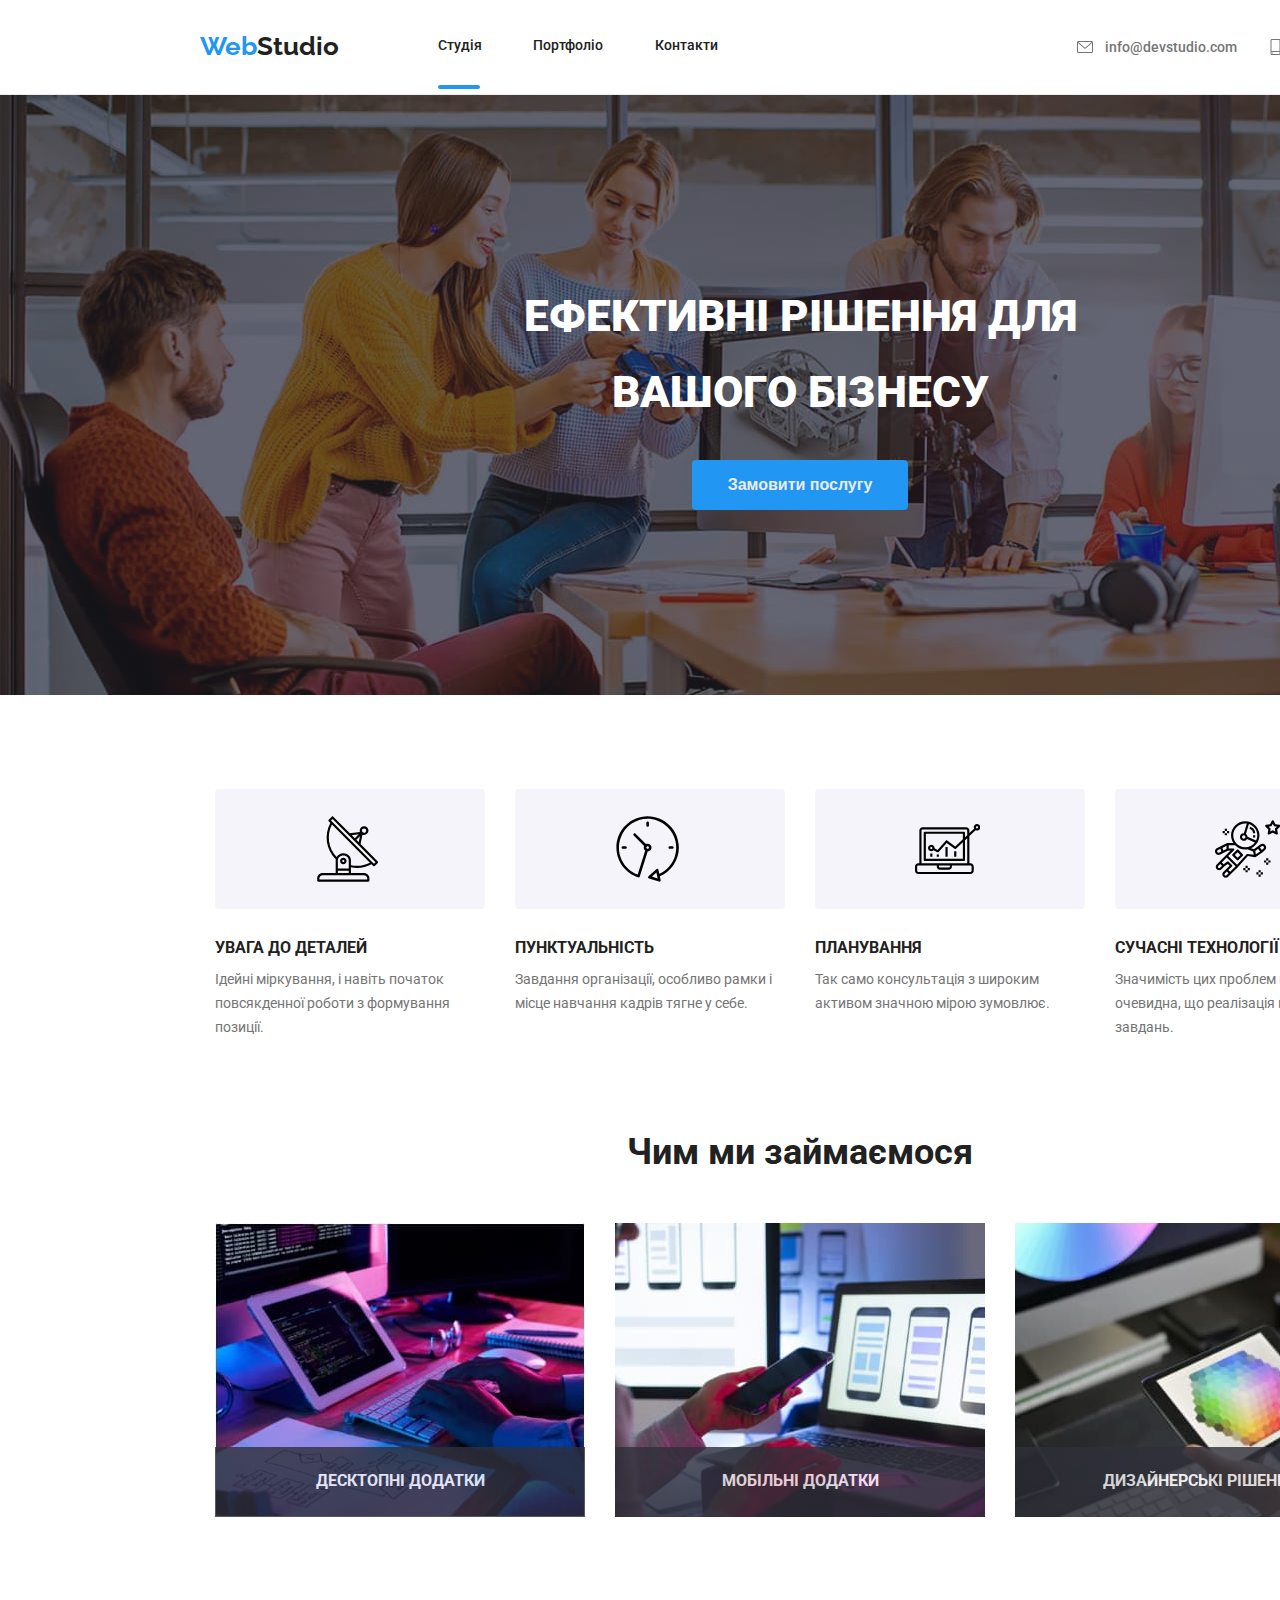
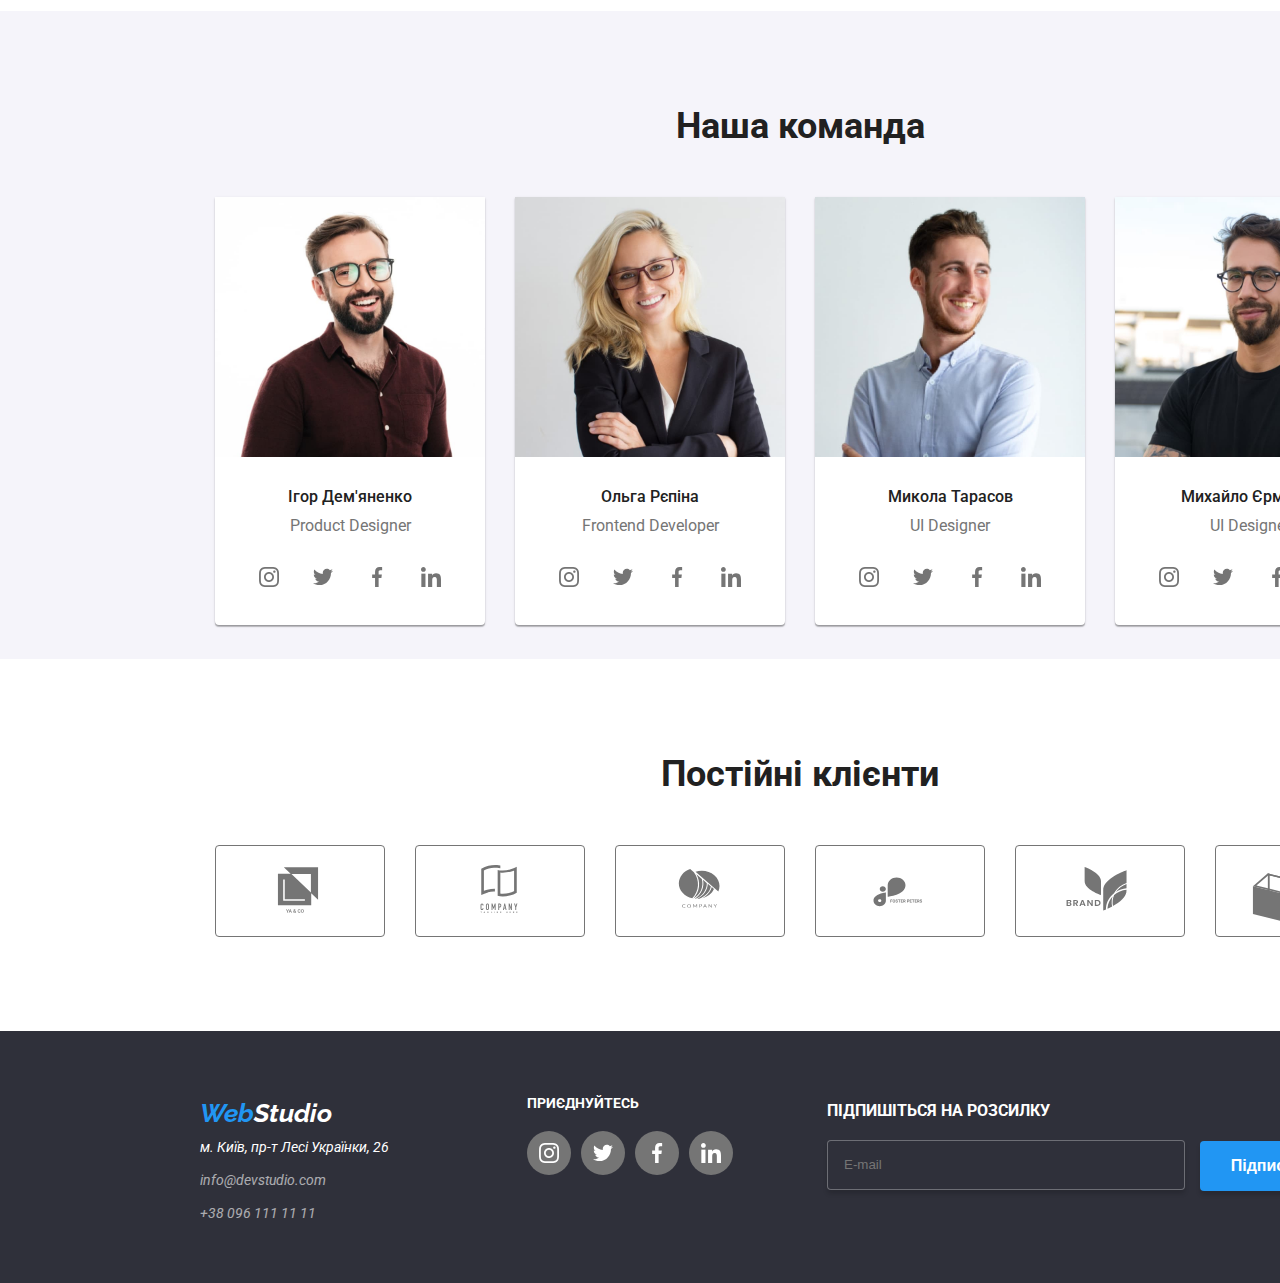
==== index.html @ 54afa874 "hjlkh" ====
<!DOCTYPE html>
<html lang="ua">
  <head>
    <meta charset="UTF-8" />
    <meta name="viewport" content="width=device-width, initial-scale=1.0" />
    <title>Наша студія MoGo</title>
    <link rel="preconnect" href="https://fonts.googleapis.com" />
    <link rel="preconnect" href="https://fonts.gstatic.com" crossorigin />
    <link
      href="https://fonts.googleapis.com/css2?family=Raleway:ital,wght@0,100..900;1,100..900&family=Roboto&display=swap"
      rel="stylesheet"
    />
    <link rel="stylesheet" href="./css/style.css" />
    <link rel="stylesheet" href="./css/normalize.css" />
  </head>
  <body>
    <header class="header">
      <div class="container header-flex">
        <h2 class="visually-hidden"></h2>
        <a class="header-logo" href="./index.html"
          ><p lang="en">
            <span class="logo-start">Web</span
            ><span class="logo-end">Studio</span>
          </p></a
        >
        <nav class="header-nav">
          <ul class="header-list">
            <li class="header-item">
              <a class="header-link header-hover-item header-first-link" href="./index.html">Студія</a>
            </li>
            <li class="header-item">
              <a class="header-link header-hover-item" href="./portfolio.html">Портфоліо</a>
            </li>
            <li class="header-item">
              <a class="header-link header-hover-item" href="#">Контакти</a>
            </li>
          </ul>
        </nav>
        <ul class="header-contact">
          <li class="header-contact-item">
            <svg class="header-contact-email-img header-contact-img" width="20px" height="16px">
              <use href="./img/sprite.svg#envelope"></use>
            </svg>
            <a class="header-contact-mail header-contact-link header-hover-item" href="mailto:info@devstudio.com"
              >info@devstudio.com</a
            >
          </li>
          <li class="header-contact-item">
            <svg class="header-contact-smartphone-img header-contact-img" width="17px" height="16px">
              <use href="./img/sprite.svg#smartphone"></use>
            </svg>
            <a class="header-contact-number header-contact-link header-hover-item" href="tel:+380961111111"
              >+38 096 111 11 11</a
            >
          </li>
        </ul>
      </div>
    </header>
    <main class="main">
      <section class="hero">
        <div class="container hero-flex">
          <h1 class="hero-title">ЕФЕКТИВНІ РІШЕННЯ ДЛЯ ВАШОГО БІЗНЕСУ</h1>
          <button class="hero-button btn-open" type="button" data-modal-open>Замовити послугу</button>
        </div>
      </section>
      <section class="information">
        <div class="container information-flex">
          <h2 class="visually-hidden"></h2>
          <ul class="information-list">
            <li class="information-item">
              <div class="information-img-background">
                <svg class="information-img">
                  <use href="./img/sprite.svg#antenna"></use>
                </svg>
              </div>
              <h3 class="information-name">УВАГА ДО ДЕТАЛЕЙ</h3>
              <p class="information-main">
                Ідейні міркування, і навіть початок повсякденної роботи з
                формування позиції.
              </p>
            </li>
            <li class="information-item">
              <div class="information-img-background">
                <svg class="information-img">
                  <use href="./img/sprite.svg#clock"></use>
                </svg>
              </div>
              <h3 class="information-name">ПУНКТУАЛЬНІСТЬ</h3>
              <p class="information-main">
                Завдання організації, особливо рамки і місце навчання кадрів
                тягне у себе.
              </p>
            </li>
            <li class="information-item">
              <div class="information-img-background">
                <svg class="information-img">
                  <use href="./img/sprite.svg#diagram"></use>
                </svg>
              </div>
              <h3 class="information-name">ПЛАНУВАННЯ</h3>
              <p class="information-main">
                Так само консультація з широким активом значною мірою зумовлює.
              </p>
            </li>
            <li class="information-item">
              <div class="information-img-background">
                <svg class="information-img">
                  <use href="./img/sprite.svg#astronaut"></use>
                </svg>
              </div>
              <h3 class="information-name">СУЧАСНІ ТЕХНОЛОГІЇ</h3>
              <p class="information-main">
                Значимість цих проблем настільки очевидна, що реалізація
                планових завдань.
              </p>
            </li>
          </ul>
        </div>
      </section>
      <section class="work">
        <div class="container work-flex">
          <h2 class="work-name">Чим ми займаємося</h2>
          <ul class="work-list">
            <li class="work-item">
              <div class="work-img-div">
                <img
                class="work-img"
                src="./img/programming.jpg"
                alt="Програмування"
                width="370"
                height="294"
                />
                <h3 class="work-img-h3">
                  ДЕСКТОПНІ ДОДАТКИ
                </h3>
            </img>
            </li>
            <li class="work-item">
              <div class="work-img-div">
                <img
                class="work-img"
                src="./img/creatings-saits.jpg"
                alt="Створення сайтів"
                width="370"
                height="294"
                />
                <h3 class="work-img-h3">
                  МОБІЛЬНІ ДОДАТКИ
                </h3>
              </div>
              </img>
            </li>
            <li class="work-item">
              <div class="work-img-div">
                <img
                class="work-img"
                src="./img/desing.jpg"
                alt="Створення дизайну"
                width="370"
                height="294"
                />
                <h3 class="work-img-h3">
                  ДИЗАЙНЕРСЬКІ РІШЕННЯ
                </h3>
              </div>
              </img>
            </li>
          </ul>
        </div>
      </section>
      <section class="team">
        <div class="container team-flex">
          <h2 class="team-name">Наша команда</h2>
          <ul class="team-list">
            <li class="team-item">
              <figure class="team-figure">
                <img
                  class="team-img"
                  src="./img/product-designer.jpg  "
                  alt="Ігор Дем'яненко Product Designer"
                  width="270"
                  height="260"
                />
                <figcaption class="team-caption">
                  Ігор Дем'яненко
                  <p class="team-job" lang="en">Product Designer</p>
                </figcaption>
              </figure>
              <ul class="team-social-media-list">
                <li class="team-social-media-item">
                  <a class="information-social-media-link" href="https://www.instagram.com" target="_blank" rel="noopener noreferrer">
                    <svg class="team-social-media-svg">
                      <use href="./img/sprite.svg#instagram" class="team-social-media-link"></use>
                    </svg>
                  </a>
                </li>
                <li class="team-social-media-item">
                  <a class="information-social-media-link" href="https://x.com/?lang=ru" target="_blank" rel="noopener noreferrer">
                    <svg class="team-social-media-svg">
                      <use href="./img/sprite.svg#twitter" class="team-social-media-use"></use>
                    </svg>
                  </a>
                </li>
                <li class="team-social-media-item">
                  <a class="information-social-media-link" href="https://uk-ua.facebook.com" target="_blank" rel="noopener noreferrer">
                    <svg class="team-social-media-svg">
                      <use href="./img/sprite.svg#facebook" class="team-social-media-use"></use>
                    </svg>
                  </a>
                </li>
                <li class="team-social-media-item">
                  <a class="information-social-media-link" href="https://ua.linkedin.com" target="_blank" rel="noopener noreferrer">
                    <svg class="team-social-media-svg">
                      <use href="./img/sprite.svg#linkedin" class="team-social-media-use"></use>
                    </svg>
                  </a>
                </li>
              </ul>
            </li>
            <li class="team-item">
              <figure class="team-figure">
                <img
                  class="team-img"
                  src="./img/frontend-developer.jpg"
                  alt="Ольга Рєпіна Frontend Developer"
                  width="270"
                  height="260"
                />
                <figcaption class="team-caption">
                  Ольга Рєпіна
                  <p class="team-job" lang="en">Frontend Developer</p>
                </figcaption>
              </figure>
              <ul class="team-social-media-list">
                <li class="team-social-media-item">
                  <a class="information-social-media-link" href="https://www.instagram.com" target="_blank" rel="noopener noreferrer">
                    <svg class="team-social-media-svg">
                      <use href="./img/sprite.svg#instagram" class="team-social-media-link"></use>
                    </svg>
                  </a>
                </li>
                <li class="team-social-media-item">
                  <a class="information-social-media-link" href="https://x.com/?lang=ru" target="_blank" rel="noopener noreferrer">
                    <svg class="team-social-media-svg">
                      <use href="./img/sprite.svg#twitter" class="team-social-media-use"></use>
                    </svg>
                  </a>
                </li class="team-social-media-item">
                <li class="team-social-media-item">
                  <a class="information-social-media-link" href="https://uk-ua.facebook.com" target="_blank" rel="noopener noreferrer">
                    <svg class="team-social-media-svg">
                      <use href="./img/sprite.svg#facebook" class="team-social-media-use"></use>
                    </svg>
                  </a>
                </li>
                <li class="team-social-media-item">
                  <a class="information-social-media-link" href="https://ua.linkedin.com" target="_blank" rel="noopener noreferrer">
                    <svg class="team-social-media-svg">
                      <use href="./img/sprite.svg#linkedin" class="team-social-media-use"></use>
                    </svg>
                  </a>
                </li>
              </ul>
            </li>
            <li class="team-item">
              <figure class="team-figure">
                <img
                  class="team-img"
                  src="./img/marketing.jpg"
                  alt="Микола Тарасов Marketing"
                  width="270"
                  height="260"
                />
                <figcaption class="team-caption">
                  Микола Тарасов
                  <p class="team-job" lang="en">UI Designer</p>
                </figcaption>
              </figure>
              <ul class="team-social-media-list">
                <li class="team-social-media-item">
                  <a class="information-social-media-link" href="https://www.instagram.com" target="_blank" rel="noopener noreferrer">
                    <svg class="team-social-media-svg">
                      <use href="./img/sprite.svg#instagram" class="team-social-media-link"></use>
                    </svg>
                  </a>
                </li>
                <li class="team-social-media-item">
                  <a class="information-social-media-link" href="https://x.com/?lang=ru" target="_blank" rel="noopener noreferrer">
                    <svg class="team-social-media-svg">
                      <use href="./img/sprite.svg#twitter" class="team-social-media-use"></use>
                    </svg>
                  </a>
                </li>
                <li class="team-social-media-item">
                  <a class="information-social-media-link" href="https://uk-ua.facebook.com" target="_blank" rel="noopener noreferrer">
                    <svg class="team-social-media-svg">
                      <use href="./img/sprite.svg#facebook" class="team-social-media-use"></use>
                    </svg>
                  </a>
                </li>
                <li class="team-social-media-item">
                  <a class="information-social-media-link" href="https://ua.linkedin.com" target="_blank" rel="noopener noreferrer">
                    <svg class="team-social-media-svg">
                      <use href="./img/sprite.svg#linkedin" class="team-social-media-use"></use>
                    </svg>
                  </a>
                </li>
              </ul>
            </li>
            <li class="team-item">
              <figure class="team-figure">
                <img
                  class="team-img"
                  src="./img/ui-designer.jpg"
                  alt="Михайло Єрмаков UI Designer"
                  width="270"
                  height="260"
                />
                <figcaption class="team-caption">
                  Михайло Єрмаков
                  <p class="team-job" lang="en">UI Designer</p>
                </figcaption>
              </figure>
              <ul class="team-social-media-list">
                <li class="team-social-media-item">
                  <a class="information-social-media-link" href="https://www.instagram.com" target="_blank" rel="noopener noreferrer">
                    <svg class="team-social-media-svg">
                      <use href="./img/sprite.svg#instagram" class="team-social-media-link"></use>
                    </svg>
                  </a>
                </li>
                <li class="team-social-media-item">
                  <a class="information-social-media-link" href="https://x.com/?lang=ru" target="_blank" rel="noopener noreferrer">
                    <svg class="team-social-media-svg">
                      <use href="./img/sprite.svg#twitter" class="team-social-media-use"></use>
                    </svg>
                  </a>
                </li>
                <li class="team-social-media-item">
                  <a class="information-social-media-link" href="https://uk-ua.facebook.com" target="_blank" rel="noopener noreferrer">
                    <svg class="team-social-media-svg">
                      <use href="./img/sprite.svg#facebook" class="team-social-media-use"></use>
                    </svg>
                  </a>
                </li>
                <li class="team-social-media-item">
                  <a class="information-social-media-link" href="https://ua.linkedin.com" target="_blank" rel="noopener noreferrer">
                    <svg class="team-social-media-svg">
                      <use href="./img/sprite.svg#linkedin" class="team-social-media-use"></use>
                    </svg>
                  </a>
                </li>
              </ul>
            </li>
          </ul>
        </div>
      </section>
      <section class="customers">
        <div class="container">
          <h2 class="customers-name">
            Постійні клієнти
          </h2>
          <ul class="customers-list">
            <li class="customers-item">
              <a href="#" class="custumers-link">
                <svg class="customers-svg customers-first-svg">
                  <use class="customers-use" href="./img/sprite.svg#group-1"></use>
                </svg>
              </a>
            </li>
            <li class="customers-item">
              <a href="#" class="custumers-link">
                <svg class="customers-svg customers-second-child">
                  <use class="customers-use" href="./img/sprite.svg#group-2"></use>
                </svg>
              </a>
            </li>
            <li class="customers-item">
              <a href="#" class="custumers-link">
                <svg class="customers-svg customers-third-child">
                  <use class="customers-use" href="./img/sprite.svg#group-3"></use>
                </svg>
              </a>
            </li>
            <li class="customers-item">
              <a href="#" class="custumers-link">
                <svg class="customers-svg customers-fourth-child">
                  <use class="customers-use" href="./img/sprite.svg#group-4"></use>
                </svg>
              </a>
            </li>
            <li class="customers-item">
              <a href="#" class="custumers-link">
                <svg class="customers-svg customers-fifth-child">
                  <use class="customers-use" href="./img/sprite.svg#group-5"></use>
                </svg>
              </a>
            </li>
            <li class="customers-item">
              <a href="#" class="custumers-link">
                <svg class="customers-svg customers-sixth-child">
                  <use class="customers-use" href="./img/sprite.svg#group-6"></use>
                </svg>
              </a>
            </li>
          </ul>
        </div>
      </section>
    </main>
    <footer class="footer">
      <div class="container footer-flex">
        <h2 class="visually-hidden"></h2>
       <address class="footer-logo-address">
        <a class="footer-logo" href="./index.html"
          ><p lang="en">
            <span class="logo-start">Web</span
            ><span class="footer-logo-end">Studio</span>
          </p></a
        >
       </address>
       <address class="footer-list-address">
        <ul class="footer-list">
          <li class="footer-item">
            <p class="footer-addres">м. Київ, пр-т Лесі Українки, 26</p>
          </li>
          <li class="footer-item">
            <a class="footer-contact" href="mailto:info@devstudio.com"
              >info@devstudio.com</a
            >
          </li>
          <li class="footer-item">
            <a class="footer-contact" href="tel:+380961111111"
              >+38 096 111 11 11</a
            >
          </li>
        </ul>
       </address>
       <div class="footer-social-wrapp">
        <h3 class="footer-social-media-name">
          ПРИЄДНУЙТЕСЬ
        </h3>
        <ul class="footer-social-media-list">
          <li class="footer-social-media-item">
            <a class="footer-social-media-link" href="https://www.instagram.com" target="_blank" rel="noopener noreferrer">
              <svg class="footer-social-media-svg">
                  <use href="./img/sprite.svg#instagram" class="footer-social-media-link"></use>
              </svg>
            </a>
          </li>
          <li class="footer-social-media-item">
            <a class="footer-social-media-link" href="https://x.com/?lang=ru" target="_blank" rel="noopener noreferrer">
              <svg class="footer-social-media-svg">
                <use href="./img/sprite.svg#twitter" class="footer-social-media-use"></use>
              </svg>
            </a>
          </li>
          <li class="footer-social-media-item">
            <a class="footer-social-media-link" href="https://uk-ua.facebook.com" target="_blank" rel="noopener noreferrer">
              <svg class="footer-social-media-svg">
                <use href="./img/sprite.svg#facebook" class="footer-social-media-use"></use>
              </svg>
            </a>
          </li>
          <li class="footer-social-media-item">
            <a class="footer-social-media-link" href="https://ua.linkedin.com" target="_blank" rel="noopener noreferrer">
              <svg class="footer-social-media-svg">
                  <use href="./img/sprite.svg#linkedin" class="footer-social-media-use"></use>
              </svg>
            </a>
          </li>
        </ul>
       </div>
       <div class="subscribe">
        <h3 class="subscribe-text">
          ПІДПИШІТЬСЯ НА РОЗСИЛКУ
        </h3>
        <form class="subscribe-form">
          <label class="subscribe-label">
            <input 
              class="subscribe-input" 
              type="email" 
              placeholder="E-mail"
              required 
              minlength="4" 
              maxlength="10"
              title="Адрес електронної почти введений некоректно! Приклад:example@mail.com">
          </label>
          <button class="subscribe-btn">
            Підписатися
          </button>
          <svg class="subscribe-svg">
            <use class="subscribe-use" href="./img/sprite.svg#paper-plane"></use>
          </svg>
        </form>
       </div>
      </div>
    </footer>
    <!-- modal -->
    <div class="backdrop is-hidden" data-modal>
    <div class="modal">
     <button class="btn" data-modal-close>
      <svg class="modal-close-btn-svg">
          <use class="modal-close-btn-use" href="./img/sprite.svg#cross"></use>
      </svg>
     </button>
    <h2 class="modal-name">
      Залиште свої дані, ми вам передзвонимо
    </h2>
    <form class="modal-form">
      <label class="modal-label">
        <span class="modal-span">
          Ім'я
        </span>
        <input 
        class="modal-input modal-input-name"
        type="text" 
        required 
        minlength="6" 
        maxlength="20" 
        pattern="^[a-zA-Z]+\s[a-zA-Z]+$"
        title="Користувач повинен мати ім'я, прізвище розділене пробілом та написане англійською мовою">
        <svg class="modal-svg" width="12px" height="12px">
          <use class="modal-use" href="./img/sprite.svg#human"></use>
        </svg>
      </label>
      <label class="modal-label">
        <span class="modal-span">
          Телефон
        </span>
        <input 
        class="modal-input modal-input-phone" 
        type="tel" 
        required 
        minlength="13"
        maxlength="13"
        title="Номер телефону введений некоректно! Приклад:+380000000000">
        <svg class="modal-svg" width="13px" height="13px">
          <use class="modal-use" href="./img/sprite.svg#phone"></use>
        </svg>
      </label>
      <label class="modal-label">
        <span class="modal-span">
          Пошта
        </span>
        <input 
        class="modal-input modal-input-mail" 
        type="email" 
        required 
        minlength="4" 
        maxlength="10"
        title="Адрес електронної почти введений некоректно! Приклад:example@mail.com">
        <svg class="modal-svg" width="15px" height="12px"> 
          <use class="modal-use" href="./img/sprite.svg#mail"></use>
        </svg>
      </label>
      <label class="modal-label modal-label-comment">
        <span class="modal-span">
          Коментар
        </span>
        <input 
        class="modal-input-comment" 
        id="comment"
        type="text" 
        maxlength="500"
        placeholder="Введіть текст">
      </label>
      <label class="modal-label-checkbox">
        <input 
        class="modal-input-checkbox" 
        id="checkbox"
        type="checkbox" 
        required>
        <span class="modal-span">Погоджуюся з розсилкою та приймаю <a class="modal-span-link" href="#">Умови договору</a></span>
      </label>
      <button class="modal-btn">
        Відправити
      </button>
    </form>
  </div>
</div>
    <!-- js -->
    <script src="./js/modal.js"></script>
  </body>
</html>
---- css/style.css ----
:root {
  --logo-color: #2196f3;
  --third-text-color: #757575;
  --second-text-color: #ececec;
  --main-text-color: #212121;
  --team-background-color: #f5f4fa;
  --second-background-color: #2f303a;
  --main-background-color: #ffffff;
  --hero-overlay: #2f303a66;
}

.container {
  width: 1230px;
  height: 100%;
  padding-left: 15px;
  padding-right: 15px;
  margin: 0 auto;
  /* outline: red solid 1px; */
}

body {
  color: var(--main-text-color);
  font-family: "Roboto", sans-serif;
  font-size: 14px;
  font-weight: 400;
  line-height: calc(24 / 14);
  width: 1600px;
  margin: 0 auto;
}

/* HEADER */

.header {
  background-color: var(--main-background-color);
  border-bottom: 1px solid var(--second-text-color);
}

.header-flex {
  display: flex;
  align-items: center;
}

.header-logo,
.footer-logo {
  font-family: "Raleway", sans-serif;
  font-size: 26px;
  font-weight: 700;
  line-height: (calc(31 / 26));
}

.logo-start {
  color: var(--logo-color);
}

.logo-end {
  color: var(--main-text-color);
}

.footer-logo-end {
  color: var(--main-background-color);
}

.header-logo {
  margin-top: 24px;
  margin-bottom: 25px;
  margin-right: 93px;
  width: 145px;
}

.header-nav {
  line-height: (calc(16 / 14));
  font-weight: 500;
}

.header-list {
  display: flex;
}

.header-item:not(:last-child) {
  width: 44px;
  margin-right: 51px;
}

.header-item:nth-child(2) {
  width: 72px;
  margin-right: 50px;
}

.header-item:nth-child(3) {
  width: 64px;
}

.header-hover-item:is(:focus, :hover) {
  color: var(--logo-color);
}

.header-link {
  color: var(--main-text-color);
  padding: 10px 0px;
}

.header-first-link::after {
  content: " ";
  
  position: relative;
  top: 28px;

  display: block;

  width: 42px;
  height: 4px;

  border-radius: 2px;

  background-color: var(--logo-color);
}

.header-second-link::after {
  content: " ";
  
  position: relative;
  top: 28px;

  display: block;

  width: 70px;
  height: 4px;

  border-radius: 2px;

  background-color: var(--logo-color);
}

.header-first-link,
.header-second-link {
  line-height: (calc(16 / 14));
}

.header-contact {
  font-weight: 500;
  line-height: (calc(16 / 14));
  display: flex;
  flex-wrap: wrap;
  margin-left: auto;
}

.header-contact-item {
  display: flex;
  align-items: center;
  cursor: pointer;
}

.header-contact-item:is(:hover, :focus) .header-contact-link {
  color: var(--logo-color);
}

.header-contact-item:is(:hover, :focus) .header-contact-img {
  fill: var(--logo-color);
}

.header-contact-img {
  fill: var(--third-text-color);
}

.header-contact-email-img {
  margin-right: 10px;
}

.header-contact-mail {
  color: var(--third-text-color);
  margin-right: 30px;
}

.header-contact-number {
  color: var(--third-text-color);
}

/* MAIN AND OTHER */

/* H2 */

.visually-hidden {
  position: absolute;
  width: 1px;
  height: 1px;
  margin: -1px;
  border: 0;
  padding: 0;
  clip: rect(0 0 0 0);
  overflow: hidden;
}

/* PORTFOLIO */

.main-portfolio {
  margin-bottom: 94px;
}

/* BACKDROP */

.backdrop {
  position: fixed;
  top: 0;
  left: 0;
  width: 100%;
  height: 100%;
  background-color: rgba(0, 0, 0, 0.5);
  opacity: 1;
}

.backdrop.is-hidden {
  opacity: 0;
  pointer-events: none;
}

.no-scroll {
  overflow: hidden;
}

.modal {
  position: absolute;
  top: 50%;
  left: 50%;
  width: 528px;
  height: 581px;
  padding: 15px;
  transform: translate(-50%, -50%);
  border-radius: 4px;
  box-shadow: 0px 2px 1px 0px rgba(0, 0, 0, 0.2),
    0px 1px 1px 0px rgba(0, 0, 0, 0.14), 0px 1px 3px 0px rgba(0, 0, 0, 0.12);
  background: rgb(255, 255, 255);
}

.btn {
  position: relative;
  left: 475px;
  top: -7px;

  width: 30px;
  height: 30px;
  background: rgb(255, 255, 255);
  border: 1px solid rgba(0, 0, 0, 0.1);
  border-radius: 50%;
}

.btn:is(:hover, :focus) {
  fill: var(--logo-color);
}

.modal-close-btn-svg {
  width: 13px;
  height: 13px;
}

.modal-name {
  position: relative;
  top: 2px;

  font-size: 20px;
  font-weight: 700;
  line-height: calc(23 / 20);
  letter-spacing: 3%;

  text-align: center;

  margin-bottom: 11px;
}

.modal-form {
  display: flex;
  flex-direction: column;
}

.modal-label {
  display: flex;
  flex-direction: column;
  margin: 0 auto;
  margin-bottom: 10px;
  position: relative;
}

.modal-input {
  width: 448px;
  min-height: 40px;

  box-sizing: border-box;
  border: 1px solid rgba(33, 33, 33, 0.2);
  border-radius: 4px;

  padding-left: 42.5px;
}

.modal-input:is(:hover, :focus) {
  border-color: var(--logo-color);
}

.modal-input:is(:hover, :focus) + .modal-svg {
  fill: var(--logo-color);
}

.modal-input-comment {
  height: 120px;
  padding-bottom: 90px;
  width: 448px;
  min-height: 40px;

  box-sizing: border-box;
  border: 1px solid rgba(33, 33, 33, 0.2);
  border-radius: 4px;
  padding-left: 16px;
  padding-top: 12px;

  margin-bottom: 20px;
}

.modal-label-checkbox {
  margin: 0 auto;
  margin-bottom: 30px;
}

.modal-input-checkbox {
  background: var(--main-text-color);
}

.modal-span:not(:last-child) {
  color: var(--third-text-color);

  font-size: 12px;
  line-height: 14px;
  letter-spacing: 1%;

  margin-bottom: 4px;
}

.modal-span:last-child {
  color: var(--third-text-color);
  letter-spacing: 3%;
}

.modal-span-link {
  color: var(--logo-color);
  text-decoration: underline;
}

.modal-svg {
  position: absolute;
  left: 14px;
  top: 54%;
}

.modal-btn {
  margin: 0 auto;

  color: var(--main-background-color);

  font-size: 16px;
  font-weight: 700;
  line-height: calc(30 / 16);
  letter-spacing: 6%;

  width: 200px;
  height: 50px;

  border-radius: 4px;
  box-shadow: 0px 4px 4px 0px rgba(0, 0, 0, 0.15);
  background: var(--logo-color);
}

/* HERO */

.hero {
  margin: 0 auto;
  height: 600px;
  text-align: center;
  background-color: var(--second-background-color);
  background-image: linear-gradient(
      to right,
      var(--hero-overlay),
      var(--hero-overlay)
    ),
    url(../img/hero-background.jpg);
  background-repeat: no-repeat;
  margin-bottom: 94px;
}

.hero-flex {
  display: flex;
  align-items: center;
  flex-direction: column;
  height: 100%;
  justify-content: center;
}

.hero-title {
  font-size: 44px;
  font-weight: 900;
  line-height: (calc(60 / 44));
  width: 696px;
  color: var(--main-background-color);
  /* margin: auto 40px; */
}

.hero-button {
  color: var(--second-text-color);
  font-size: 16px;
  font-weight: 700;
  line-height: calc(30 / 16);
  width: 216px;
  height: 50px;
  border-radius: 4px;
  cursor: pointer;
  background: var(--logo-color);
  border: none;
  margin-top: 30px;
}

/* INFORMATION */

.information {
  height: 248px;
  margin-bottom: 94px;
}

.information-name {
  font-weight: 700;
  line-height: calc(16 / 14);
  margin-bottom: 10px;
}

.information-list {
  display: flex;
  margin-left: auto;
  margin-right: auto;
  margin-bottom: 94px;
  justify-content: center;
  gap: 30px;
}

.information-item {
  width: 270px;
}

.information-img-background {
  width: 270px;
  height: 120px;

  background-color: var(--team-background-color);

  margin-bottom: 30px;

  border-radius: 4px;
}

.information-img {
  position: relative;
  left: 100px;
  top: 25px;

  width: 65.32px;
  height: 70px;

  background-color: var(--team-background-color);
}

.information-main {
  color: var(--third-text-color);
}

/* WORK */

.work {
  margin-bottom: 94px;
}
.work-name,
.team-name {
  font-size: 36px;
  font-weight: 700;
  line-height: calc(42 / 36);
  text-align: center;
}

.work-name {
  margin-left: auto;
  margin-right: auto;
  margin-bottom: 50px;
}

.work-list {
  display: flex;
  justify-content: center;
}

.work-img-div {
  position: relative;
}

.work-img-h3 {
  display: flex;
  align-items: center;
  justify-content: center;

  position: absolute;
  bottom: 0;

  margin-top: 27px;

  color: var(--main-background-color);
  font-weight: 700;
  line-height: calc(16 / 14);
  letter-spacing: 3%;

  width: 100%;
  height: 70px;

  background: var(--second-background-color);
  opacity: 80%;
}

.work-item:not(:last-child) {
  margin-right: 30px;
}

/* TEAM */

.team {
  background-color: var(--team-background-color);
  height: 648px;
  margin: 0 auto;
  text-align: center;
}

.team-name {
  display: inline-block;
  margin-top: 94px;
  margin-bottom: 50px;
  margin-left: auto;
  margin-right: auto;
}

.team-list {
  display: flex;
  margin-left: auto;
  margin-right: auto;
  justify-content: center;
}

.team-item {
  width: 270px;
  height: 428px;
  border-radius: 0px 0px 4px 4px;
  box-shadow: 0px 2px 1px 0px rgba(0, 0, 0, 0.2),
    0px 1px 1px 0px rgba(0, 0, 0, 0.14), 0px 1px 3px 0px rgba(0, 0, 0, 0.12);
  background: var(--main-background-color);
}

.team-item:not(:last-child) {
  margin-right: 30px;
}

.team-figure {
  text-align: center;
}

.team-caption {
  font-size: 16px;
  font-weight: 500;
  line-height: calc(19 / 16);

  margin-top: 30px;
}

.team-job {
  color: var(--third-text-color);
  font-size: 16px;
  font-weight: 400;
  line-height: calc(19 / 16);

  margin-top: 10px;
  margin-bottom: 20px;
}

.team-social-media-list {
  display: flex;
  justify-content: center;
  gap: 10px;
}

.team-social-media-item,
.footer-social-media-item {
  display: flex;
  align-items: center;
  justify-content: center;
  width: 44px;
  height: 44px;
  border-radius: 50%;
}

.team-social-media-item:is(:hover, :focus),
.footer-social-media-item:is(:hover, :focus) {
  background: var(--logo-color);
  cursor: pointer;
}

.team-social-media-item:is(:hover, :focus) .team-social-media-svg {
  fill: var(--main-background-color);
}

.team-social-media-link {
  width: 100%;
  height: 100%;
}

.team-social-media-svg,
.footer-social-media-svg {
  display: block;
  width: 20px;
  height: 20px;
  fill: var(--third-text-color);
}

/* CUSTOMERS */

.customers {
  width: 1170px;
  height: 372px;
  margin-left: 185px;
}

.customers-name {
  padding-top: 94px;
  margin-bottom: 50px;
  color: var(--main-text-color);
  font-size: 36px;
  font-weight: 700;
  line-height: calc(42 / 36);
  text-align: center;
}

.customers-list {
  display: flex;
  justify-content: center;
  gap: 30px;
}

.customers-item {
  width: 170px;
  height: 92px;
  box-sizing: border-box;
  border: 1px solid var(--third-text-color);
  border-radius: 4px;
}

.customers-item:is(:hover, :focus) {
  cursor: pointer;
  border-color: var(--logo-color);
}

.customers-item:is(:hover, :focus) .customers-svg {
  fill: var(--logo-color);
}

.customers-link {
  display: block;
}

.customers-svg {
  position: relative;
  fill: var(--third-text-color);
}

.customers-first-svg {
  width: 46px;
  height: 52.7px;
  left: 35%;
  top: 20%;
}

.customers-second-child {
  width: 48px;
  height: 60px;
  left: 35%;
  top: 15%;
}

.customers-third-child {
  width: 43.46px;
  height: 41.18px;
  left: 37%;
  top: 25%;
}

.customers-fourth-child {
  width: 124.44px;
  height: 80.62px;
  left: 15%;
  top: 10%;
}

.customers-fifth-child {
  width: 77.54px;
  height: 60.43px;
  left: 25%;
  top: 15%;
}

.customers-sixth-child {
  width: 153.79px;
  height: 103.93px;
  left: 7%;
}

/* FOOTER */

.footer {
  height: 252px;
  background-color: var(--second-background-color);
  margin: 0 auto;
}

.footer-flex {
  position: relative;
  height: 100%;
}

.footer-logo-address {
  padding-top: 60px;
}

.footer-list {
  width: 231px;
}

.footer-item {
  margin-bottom: 9px;
  color: var(--main-background-color);
}

.footer-contact {
  color: var(--main-background-color);
  opacity: 60%;
}

.footer-item:last-child {
  margin-bottom: 60px;
}

.footer-social-wrapp {
  margin-left: 327px;
  margin-top: -190px;

  width: 206px;
}

.footer-social-media-name {
  color: var(--main-background-color);

  font-size: 14px;
  font-weight: 700;
  line-height: calc(16 / 14);

  width: 116px;
}

.footer-social-media-list {
  display: flex;
  gap: 10px;

  margin-top: 20px;
}

.footer-social-media-item {
  background: var(--third-text-color);
}

.footer-social-media-svg {
  fill: var(--main-background-color);
}

.subscribe {
  width: 574px;
  height: 86px;

  margin-left: 627px;
  margin-top: -72px;
}

.subscribe-text {
  color: var(--main-background-color);

  font-weight: 700;
  line-height: 16px;
  letter-spacing: 3%;

  margin-bottom: 20px;
}

.subscribe-input {
  width: 358px;
  height: 50px;

  box-sizing: border-box;
  border: 1px solid rgba(255, 255, 255, 0.3);
  border-radius: 4px;
  box-shadow: 0px 4px 4px 0px rgba(0, 0, 0, 0.15);
  background: var(--second-background-color);

  margin-right: 12px;

  padding-left: 16px;
}

.subscribe-btn {
  position: relative;
  top: 1.5px;

  width: 200px;
  height: 50px;

  border-radius: 4px;
  box-shadow: 0px 4px 4px 0px rgba(0, 0, 0, 0.15);
  background: rgb(33, 150, 243);

  color: var(--main-background-color);
  font-size: 16px;
  font-weight: 700;
  line-height: 30px;
  letter-spacing: 6%;
  padding-right: 67px;
  padding-left: 28px;
}

.subscribe-svg {
  position: absolute;
  left: 1163.5px;
  top: 48.5%;

  width: 24px;
  height: 24px;
}

/* SORTING */

.sorting-list {
  display: flex;
  flex-wrap: wrap;
  margin-top: 94px;
  margin-bottom: 34px;
  justify-content: center;
  gap: 8px;
}

.sorting-button {
  font-size: 16px;
  font-weight: 500;
  line-height: calc(26 / 16);
  background: var(--team-background-color);
  cursor: pointer;
  border-radius: 4px;
  flex-basis: calc((100% - 4 * 8) / 5);
  padding: 6px 22px;
}

.sorting-button:nth-child(1) {
  padding: left bottom 25px;
}

.sorting-button:is(:focus, :hover) {
  color: var(--main-background-color);
  background: var(--logo-color);
  box-shadow: 0px 2px 2px 0px rgba(0, 0, 0, 0.12),
    0px 1px 2px 0px rgba(0, 0, 0, 0.08), 0px 3px 1px 0px rgba(0, 0, 0, 0.1);
}

/* PROJECTS */

.projects {
  margin-bottom: 94px;
}

.projects-list {
  display: flex;
  flex-wrap: wrap;
  justify-content: center;
  gap: 30px;
}

.projects-item {
  position: relative;
  height: 404px;

  flex-basis: calc((100% - 2 * 30px) / 3);
  box-sizing: border-box;
  border: 1px solid var(--second-text-color);

  cursor: pointer;

  overflow: hidden;
}

.projects-item:is(:hover, :focus) {
  box-shadow: 1px 4px 6px 0px rgba(0, 0, 0, 0.16),
    0px 4px 4px 0px rgba(0, 0, 0, 0.06), 0px 1px 1px 0px rgba(0, 0, 0, 0.12);
}

.projects-item:is(:hover, :focus) .projects-overlay {
  transform: translateY(0%);

  transition: all 275ms ease-in-out 83ms;
}

.projects-overlay {
  display: flex;
  justify-content: center;
  align-items: center;

  position: absolute;
  top: 0;

  width: 100%;
  height: 300px;

  background: rgba(33, 150, 243, 0.9);

  transform: translateY(-100%);
}

.projects-overlay-p {
  color: var(--main-background-color);
font-size: 18px;
line-height: calc(28 / 18);
letter-spacing: 3%;
text-align: left;

width: 322px;
height: 168px;
}

.projects-name {
  font-size: 18px;
  font-weight: 700;
  line-height: calc(36 / 18);
  color: var(--main-text-color);

  margin-left: 24px;
  margin-top: 20px;
  margin-bottom: 4px;
}

.projects-caption {
  color: var(--third-text-color);
  font-size: 16px;
  line-height: calc(30 / 16);

  margin-left: 24px;
  margin-bottom: 20px;
}
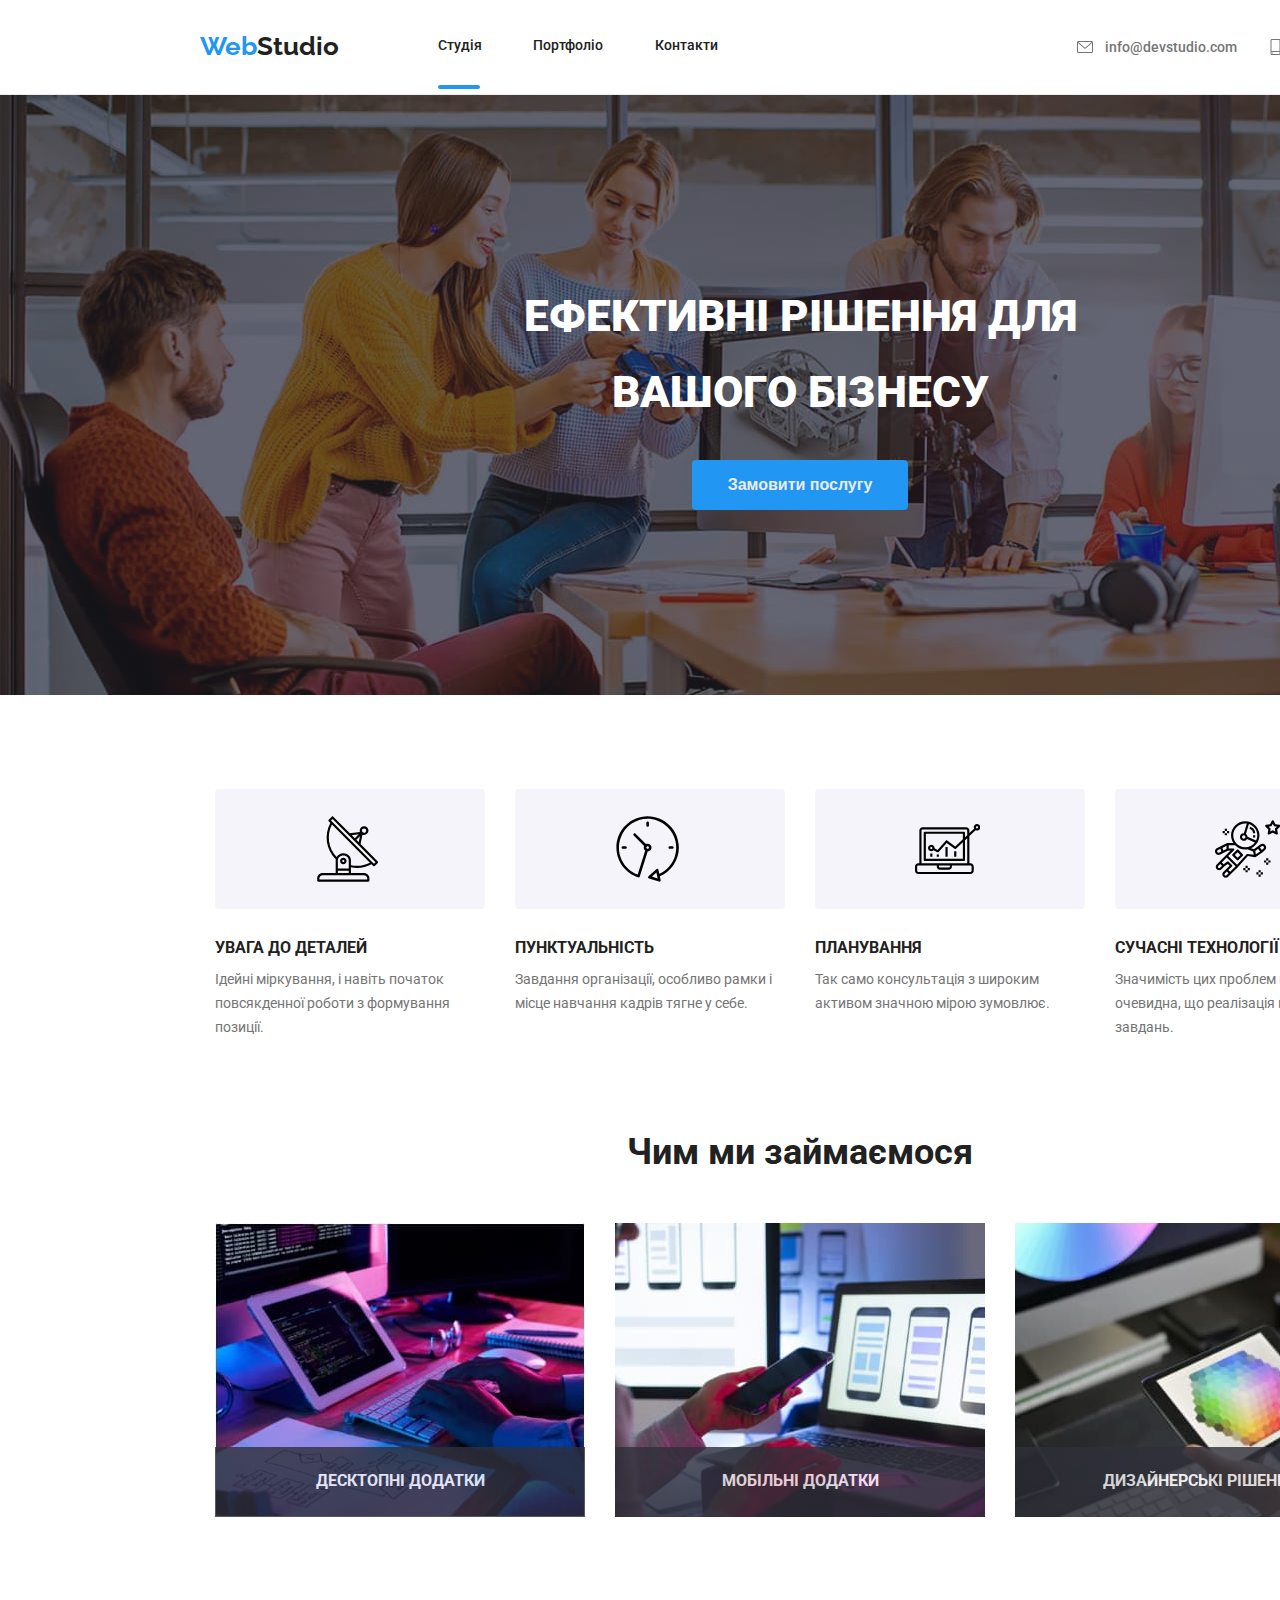
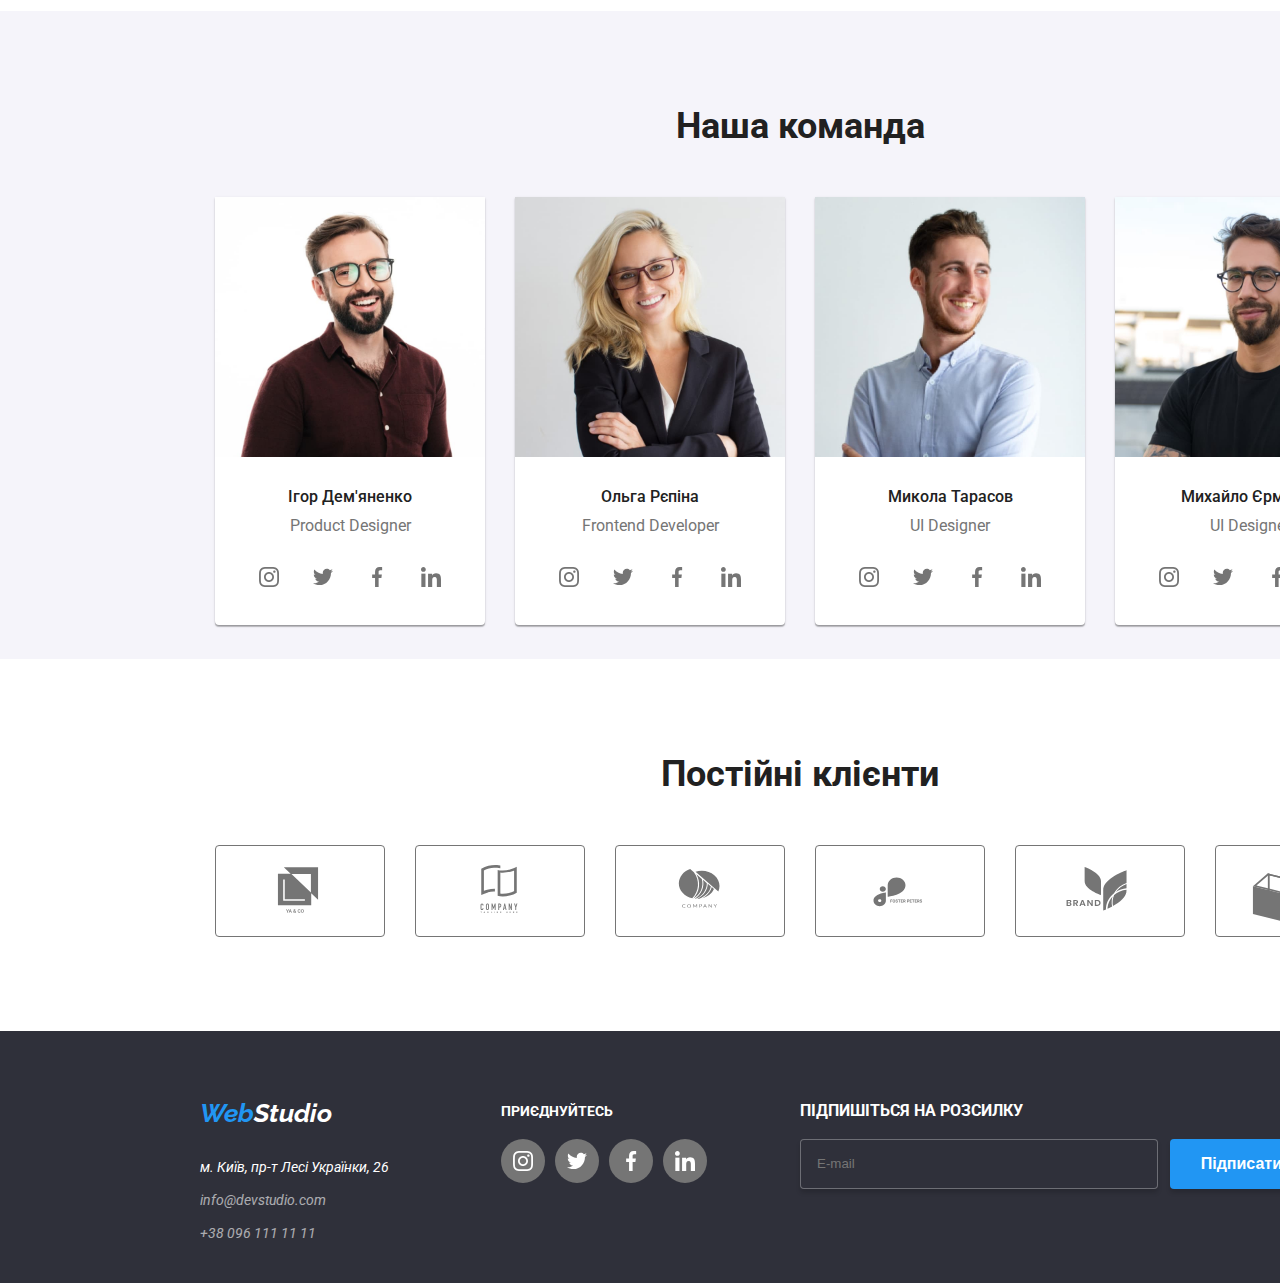
==== commit 787d90a4: "k" ====
--- a/index.html
+++ b/index.html
@@ -410,15 +410,13 @@
     <footer class="footer">
       <div class="container footer-flex">
         <h2 class="visually-hidden"></h2>
-       <address class="footer-logo-address">
+       <address class="footer-address">
         <a class="footer-logo" href="./index.html"
           ><p lang="en">
             <span class="logo-start">Web</span
             ><span class="footer-logo-end">Studio</span>
           </p></a
         >
-       </address>
-       <address class="footer-list-address">
         <ul class="footer-list">
           <li class="footer-item">
             <p class="footer-addres">м. Київ, пр-т Лесі Українки, 26</p>
@@ -485,12 +483,14 @@
               maxlength="10"
               title="Адрес електронної почти введений некоректно! Приклад:example@mail.com">
           </label>
-          <button class="subscribe-btn">
-            Підписатися
-          </button>
-          <svg class="subscribe-svg">
-            <use class="subscribe-use" href="./img/sprite.svg#paper-plane"></use>
-          </svg>
+          <div class="subscribe-div">
+            <button class="subscribe-btn" type="button">
+              Підписатися
+            </button>
+            <svg class="subscribe-svg">
+              <use class="subscribe-use" href="./img/sprite.svg#paper-plane"></use>
+            </svg>
+          </div>
         </form>
        </div>
       </div>
@@ -572,7 +572,7 @@
         required>
         <span class="modal-span">Погоджуюся з розсилкою та приймаю <a class="modal-span-link" href="#">Умови договору</a></span>
       </label>
-      <button class="modal-btn">
+      <button class="modal-btn" type="button">
         Відправити
       </button>
     </form>
--- a/css/style.css
+++ b/css/style.css
@@ -718,12 +718,18 @@
 }
 
 .footer-flex {
-  position: relative;
+  display: flex;
+
   height: 100%;
 }
 
-.footer-logo-address {
+.footer-address {
   padding-top: 60px;
+}
+
+.footer-logo {
+  display: block;
+  margin-bottom: 20px;
 }
 
 .footer-list {
@@ -745,27 +751,26 @@
 }
 
 .footer-social-wrapp {
-  margin-left: 327px;
-  margin-top: -190px;
+  margin-left: 70px;
+  margin-top: 72px;
 
   width: 206px;
+  height: 80px;
 }
 
 .footer-social-media-name {
-  color: var(--main-background-color);
-
-  font-size: 14px;
-  font-weight: 700;
-  line-height: calc(16 / 14);
-
-  width: 116px;
+color: var(--main-background-color);
+
+font-size: 14px;
+font-weight: 700;
+line-height: calc(16 / 14);
+
+margin-bottom: 20px;
 }
 
 .footer-social-media-list {
   display: flex;
   gap: 10px;
-
-  margin-top: 20px;
 }
 
 .footer-social-media-item {
@@ -777,65 +782,74 @@
 }
 
 .subscribe {
-  width: 574px;
-  height: 86px;
-
-  margin-left: 627px;
-  margin-top: -72px;
+width: 574px;
+height: 86px;
+
+margin-left: 93px;
+margin-top: 72px;
 }
 
 .subscribe-text {
   color: var(--main-background-color);
 
-  font-weight: 700;
-  line-height: 16px;
-  letter-spacing: 3%;
-
-  margin-bottom: 20px;
+font-weight: 700;
+line-height: 16px;
+letter-spacing: 3%;
+
+margin-bottom: 20px;
+}
+
+.subscribe-form {
+  display: flex;
 }
 
 .subscribe-input {
-  width: 358px;
-  height: 50px;
+width: 358px;
+height: 50px;
 
   box-sizing: border-box;
-  border: 1px solid rgba(255, 255, 255, 0.3);
-  border-radius: 4px;
-  box-shadow: 0px 4px 4px 0px rgba(0, 0, 0, 0.15);
-  background: var(--second-background-color);
-
-  margin-right: 12px;
-
-  padding-left: 16px;
+border: 1px solid rgba(255, 255, 255, 0.3);
+ border-radius: 4px; 
+box-shadow: 0px 4px 4px 0px rgba(0, 0, 0, 0.15);
+background: var(--second-background-color);
+
+margin-right: 12px;
+
+padding-left: 16px;
+}
+
+.subscribe-div {
+  position: relative;
+
+  width: 200px;
+height: 50px;
 }
 
 .subscribe-btn {
-  position: relative;
-  top: 1.5px;
-
-  width: 200px;
-  height: 50px;
-
-  border-radius: 4px;
-  box-shadow: 0px 4px 4px 0px rgba(0, 0, 0, 0.15);
-  background: rgb(33, 150, 243);
-
-  color: var(--main-background-color);
-  font-size: 16px;
-  font-weight: 700;
-  line-height: 30px;
-  letter-spacing: 6%;
-  padding-right: 67px;
-  padding-left: 28px;
+
+width: 200px;
+height: 50px;
+
+  border-radius: 4px; 
+box-shadow: 0px 4px 4px 0px rgba(0, 0, 0, 0.15);
+background: rgb(33, 150, 243);
+
+color: var(--main-background-color);
+font-size: 16px;
+font-weight: 700;
+line-height: 30px;
+letter-spacing: 6%;
+padding-right: 67px;
+padding-left: 28px;
 }
 
 .subscribe-svg {
-  position: absolute;
-  left: 1163.5px;
-  top: 48.5%;
-
-  width: 24px;
-  height: 24px;
+position: absolute;
+right: 23px;
+transform: translateY(50%);
+
+width: 24px;
+height: 24px;
 }
 
 /* SORTING */
@@ -894,7 +908,7 @@
 
   cursor: pointer;
 
-  overflow: hidden;
+  /* overflow: hidden; */
 }
 
 .projects-item:is(:hover, :focus) {
@@ -908,6 +922,17 @@
   transition: all 275ms ease-in-out 83ms;
 }
 
+.projects-img {
+  /* width: 370px;
+  height: 294px; */
+}
+
+.projects-img-wrapp {
+  position: relative;
+
+  overflow: hidden;
+}
+
 .projects-overlay {
   display: flex;
   justify-content: center;
@@ -917,14 +942,15 @@
   top: 0;
 
   width: 100%;
-  height: 300px;
+  /* height: 300px; */
+  height: 100%;
 
   background: rgba(33, 150, 243, 0.9);
 
-  transform: translateY(-100%);
-}
-
-.projects-overlay-p {
+  transform: translateY(100%);
+}
+
+.projects-overlay-text {
   color: var(--main-background-color);
 font-size: 18px;
 line-height: calc(28 / 18);
